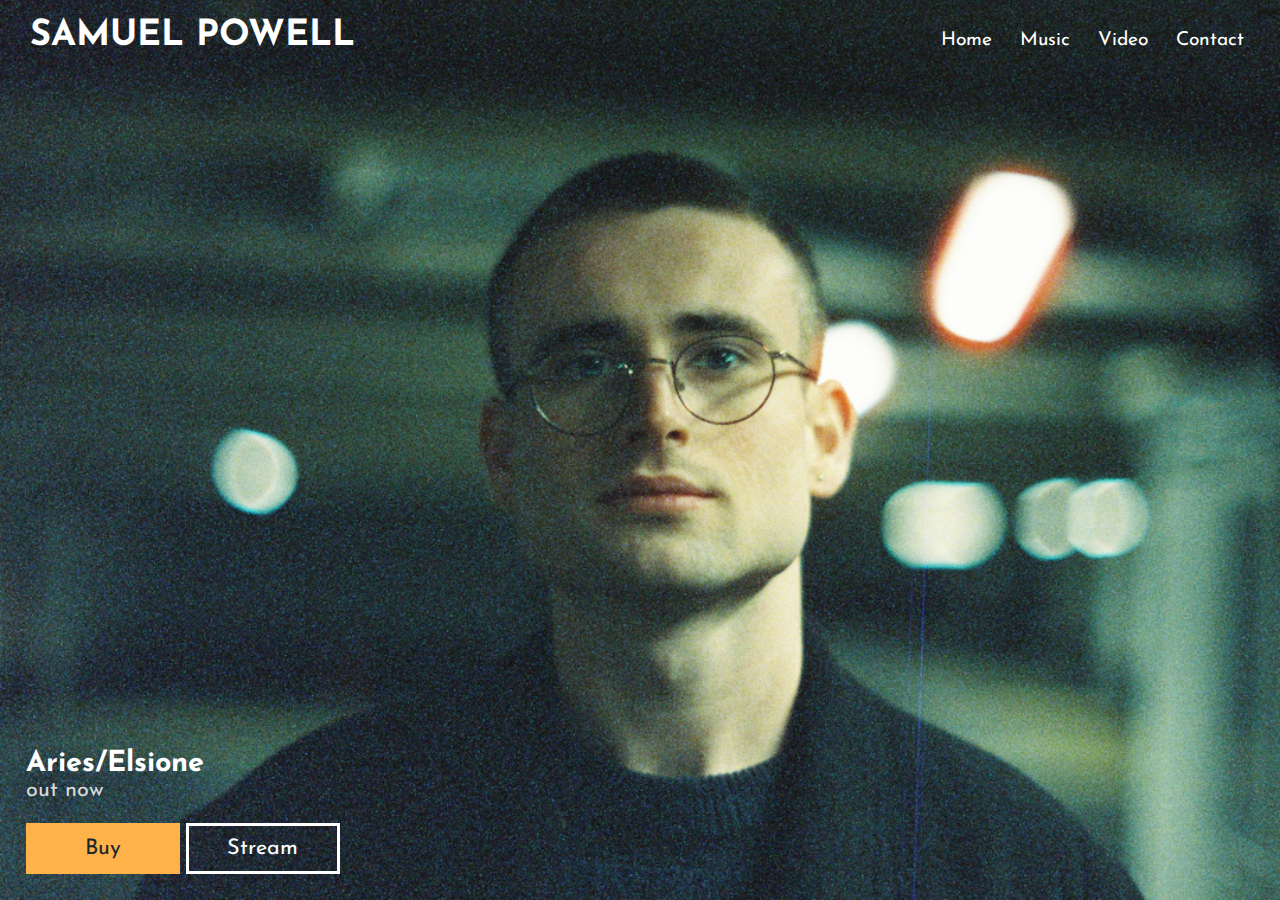
==== index.html @ 42e6d237 "Created mobile and desktop versions of landing page" ====
<!DOCTYPE html>
<html lang="en">
<head>
    <meta charset="UTF-8">
    <meta http-equiv="X-UA-Compatible" content="IE=edge">
    <meta name="viewport" content="width=device-width, initial-scale=1.0">
    <title>Samuel Powell Music</title>
    <link rel="stylesheet" href="style.css">
    <link rel="preconnect" href="https://fonts.googleapis.com">
    <link rel="preconnect" href="https://fonts.gstatic.com" crossorigin>
    <link href="https://fonts.googleapis.com/css2?family=Josefin+Sans:wght@100;200;300;400;500;600&display=swap" rel="stylesheet">
</head>
<body>
    <div class="hero">
        <nav class="nav">
            <h1><a href="#">Samuel Powell</a></h1>
            <div class="latest-release-phone">
                <h2 class="latest-release-title">Aries/Elsione</h2>
                <p class="out-now">out now</p>
                <div class="buttons-container">
                    <button class="button-1">Buy</button>
                    <button class="button-2">Stream</button>
                </div>
            </div>
            <ul>
                <li><a href="">Home</a></li>
                <li><a href="">Music</a></li>
                <li><a href="">Video</a></li>
                <li><a href="">Contact</a></li>
            </ul>
        </nav>
        <div class="latest-release-desktop">
            <h2 class="latest-release-title">Aries/Elsione</h2>
                <p class="out-now">out now</p>
                <div class="buttons-container">
                    <button class="button-1">Buy</button>
                    <button class="button-2">Stream</button>
                </div>
        </div>
    </div>
</body>
</html>
---- style.css ----
/* Reset and General Styling */

* {
    margin: 0;
    padding: 0;
    box-sizing: border-box;
}

html, body {
    height: 100%;
    font-family: 'Josefin Sans', sans-serif;
    font-size: 12px;
}

a {
    text-decoration: none;
}

/* Design */

.hero {
    height: 100%;
    background-color: #1B262C;
    background-image: url(assets/main-profile-img.jpg);
    background-repeat: no-repeat;
    background-size: cover;
    background-position-x: center;
    background-position-y: 45%;
}

/* Nav */

.nav {
    height: 100%;
    display: flex;
    flex-direction: column;
    align-items: center;
    justify-content: space-between;
    padding: 0.5rem;
}

h1 {
    margin: 0.5rem;
}

h1 a {
    text-transform: uppercase;
    color: #fff;
    font-size: 2.4rem;
}

ul {
    list-style: none;
}

li {
    display: inline-block;
    margin: 0 6px;
}

li a {
    font-size: 1.4rem;
    color: #fff;
}

/* Latest Release */

.latest-release-phone {
    height: 70%;
    display: flex;
    flex-direction: column;
    align-items: center;
    justify-content: end;
    gap: 6px;
}

.latest-release-desktop {
    display: none;
}

.latest-release-title {
    color: #fff;
    font-size: 2rem;
}

.out-now {
    color: #D9D9D9;
}

.buttons-container {
    width: 100%;
    margin-top: 6px;
    display: flex;
    flex-direction: column;
    gap: 6px;
}

button {
    padding: 6px 0;
    font-family: 'Josefin Sans', sans-serif
}

.button-1 {
    background-color: #FFB249;
    border: #FFB249 2px solid;
    color: #1B262C;
}

.button-2 {
    background: none;
    border: #fff 2px solid;
    color: #fff;
}

/* Desktop */

@media (min-width: 800px) {

    .hero {
        display: flex;
        flex-direction: column;
        justify-content: space-between;
        align-items: flex-start;
    }

    .nav {
        height: auto;
        width: 100%;
        flex-direction: row;
        align-items: baseline;
        padding: 1rem 2rem;
    }

    h1 a {
        font-size: 3rem;
    }

    li {
        margin: 1rem;
    }

    li::after {
        content: '';
        height: 2px;
        margin: auto;
        display: block;
        background-color: #fff;
        width: 0%;
        transition: 0.1s;
    }

    li:hover::after {
        width: 100%;
    }

    li a {
        font-size: 1.6rem;
    }

    .latest-release-phone {
        display: none;
    }

    .latest-release-desktop {
        width: 30%;
        margin: 2.2rem;
        display: flex;
        flex-direction: column;
        gap: 0.2rem;
    }

    .latest-release-title {
        font-size: 2.4rem;
    }

    .out-now {
        font-size: 1.8rem;
    }

    .buttons-container {
        margin-top: 1.6rem;
        flex-direction: row;
    }

    button {
        font-size: 1.8rem;
        width: 40%;
        padding: 1rem 0.5rem;
    }

    .button-1 {
        border: #FFB249 3px solid;
    }

    .button-2 {
        border: #fff 3px solid;
    }

    button:hover {
        background-color: #fff;
        color: #1B262C;
        border: #fff 3px solid;
        cursor: pointer;
    }

}
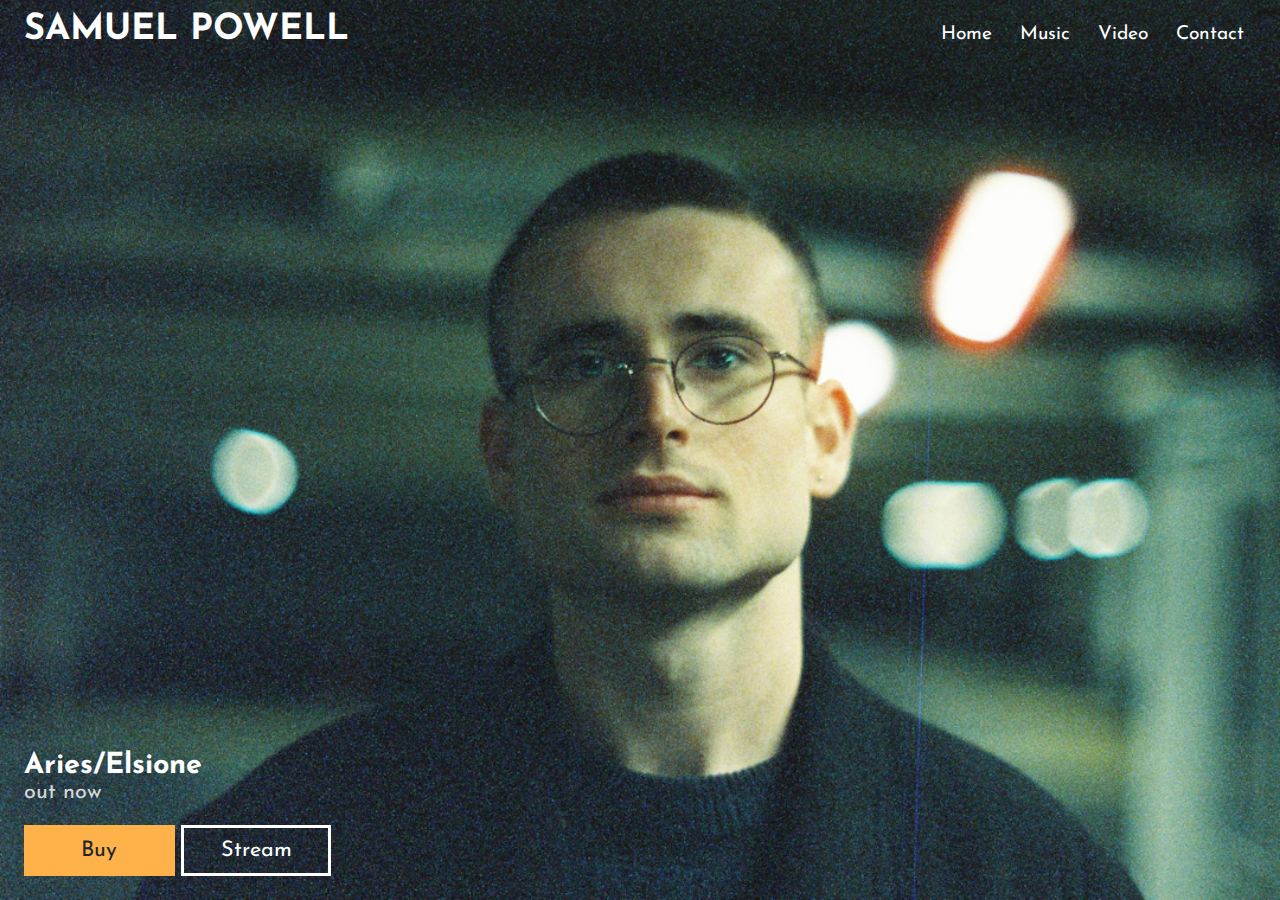
==== commit 8eafeeab: "Added colour variables, made the music page tablet-friendly." ====
--- a/index.html
+++ b/index.html
@@ -5,7 +5,7 @@
     <meta http-equiv="X-UA-Compatible" content="IE=edge">
     <meta name="viewport" content="width=device-width, initial-scale=1.0">
     <title>Samuel Powell Music</title>
-    <link rel="stylesheet" href="style.css">
+    <link rel="stylesheet" href="css/style.css">
     <link rel="preconnect" href="https://fonts.googleapis.com">
     <link rel="preconnect" href="https://fonts.gstatic.com" crossorigin>
     <link href="https://fonts.googleapis.com/css2?family=Josefin+Sans:wght@100;200;300;400;500;600&display=swap" rel="stylesheet">
@@ -18,13 +18,13 @@
                 <h2 class="latest-release-title">Aries/Elsione</h2>
                 <p class="out-now">out now</p>
                 <div class="buttons-container">
-                    <button class="button-1">Buy</button>
-                    <button class="button-2">Stream</button>
+                    <a href="https://fawscauwf.bandcamp.com/album/aries-elsione" target="_blank"><button class="button-1">Buy</button></a>
+                    <a href="https://open.spotify.com/album/0mzYDoHpf8TcKdZ1DhJwTH?si=ZYLFLznYQqe0kHczw-6lgg" target="_blank"><button class="button-2">Stream</button></a>
                 </div>
             </div>
             <ul>
-                <li><a href="">Home</a></li>
-                <li><a href="">Music</a></li>
+                <li><a href="#">Home</a></li>
+                <li><a href="music.html">Music</a></li>
                 <li><a href="">Video</a></li>
                 <li><a href="">Contact</a></li>
             </ul>
--- a/css/style.css
+++ b/css/style.css
@@ -0,0 +1,217 @@
+/* Reset and General Styling */
+
+* {
+    margin: 0;
+    padding: 0;
+    box-sizing: border-box;
+}
+
+html, body {
+    height: 100%;
+    font-family: 'Josefin Sans', sans-serif;
+    font-size: 12px;
+}
+
+:root {
+    --black: #1B262C;
+    --white: #fff;
+    --orange: #FFB249;
+    --silver: #D9D9D9;
+}
+
+a {
+    text-decoration: none;
+}
+
+/* Design */
+
+.hero {
+    height: 100%;
+    background-color: var(--black);
+    background-image: url(../assets/main-profile-img.jpg);
+    background-repeat: no-repeat;
+    background-size: cover;
+    background-position-x: center;
+    background-position-y: 45%;
+}
+
+/* Nav */
+
+.nav {
+    height: 100%;
+    display: flex;
+    flex-direction: column;
+    align-items: center;
+    justify-content: space-between;
+    padding: 0.5rem;
+}
+
+h1 a {
+    text-transform: uppercase;
+    color: var(--white);
+    font-size: 2.4rem;
+}
+
+ul {
+    list-style: none;
+}
+
+li {
+    display: inline-block;
+    margin: 0 0.5rem;
+}
+
+li a {
+    font-size: 1.4rem;
+    color: var(--white);
+}
+
+/* Latest Release */
+
+.latest-release-phone {
+    height: 70%;
+    display: flex;
+    flex-direction: column;
+    align-items: center;
+    justify-content: end;
+    gap: 6px;
+}
+
+.latest-release-desktop {
+    display: none;
+}
+
+.latest-release-title {
+    color: var(--white);
+    font-size: 2rem;
+}
+
+.out-now {
+    color: var(--silver);
+}
+
+.buttons-container {
+    width: 100%;
+    margin-top: 6px;
+    display: flex;
+    flex-direction: column;
+    gap: 6px;
+}
+
+button {
+    padding: 6px 0;
+    font-family: 'Josefin Sans', sans-serif
+}
+
+.button-1 {
+    background-color: var(--orange);
+    border: var(--orange) 2px solid;
+    color: var(--black);
+}
+
+.button-2 {
+    background: none;
+    border: var(--white) 2px solid;
+    color: var(--white);
+}
+
+/* Music Page */
+
+.music-page-container {
+    background-color: var(--black);
+    height: 100%;
+}
+
+/* Desktop */
+
+@media (min-width: 800px) {
+
+    .hero {
+        display: flex;
+        flex-direction: column;
+        justify-content: space-between;
+        align-items: flex-start;
+        padding: 1rem;
+    }
+
+    .nav {
+        height: auto;
+        width: 100%;
+        flex-direction: row;
+        align-items: baseline;
+        padding: 0 1rem;
+    }
+
+    h1 a {
+        font-size: 3rem;
+    }
+
+    li {
+        margin: 1rem;
+    }
+
+    li::after {
+        content: '';
+        height: 2px;
+        margin: auto;
+        display: block;
+        background-color: var(--orange);
+        width: 0%;
+        transition: 0.1s;
+    }
+
+    li:hover::after {
+        width: 100%;
+    }
+
+    li a {
+        font-size: 1.6rem;
+    }
+
+    .latest-release-phone {
+        display: none;
+    }
+
+    .latest-release-desktop {
+        width: 30%;
+        margin: 1rem;
+        display: flex;
+        flex-direction: column;
+        gap: 0.2rem;
+    }
+
+    .latest-release-title {
+        font-size: 2.4rem;
+    }
+
+    .out-now {
+        font-size: 1.8rem;
+    }
+
+    .buttons-container {
+        margin-top: 1.6rem;
+        flex-direction: row;
+    }
+
+    button {
+        font-size: 1.8rem;
+        width: 40%;
+        padding: 1rem 0.5rem;
+    }
+
+    .button-1 {
+        border: var(--orange) 3px solid;
+    }
+
+    .button-2 {
+        border: var(--white) 3px solid;
+    }
+
+    button:hover {
+        background-color: var(--white);
+        color: var(--black);
+        border: var(--white) 3px solid;
+        cursor: pointer;
+    }
+
+}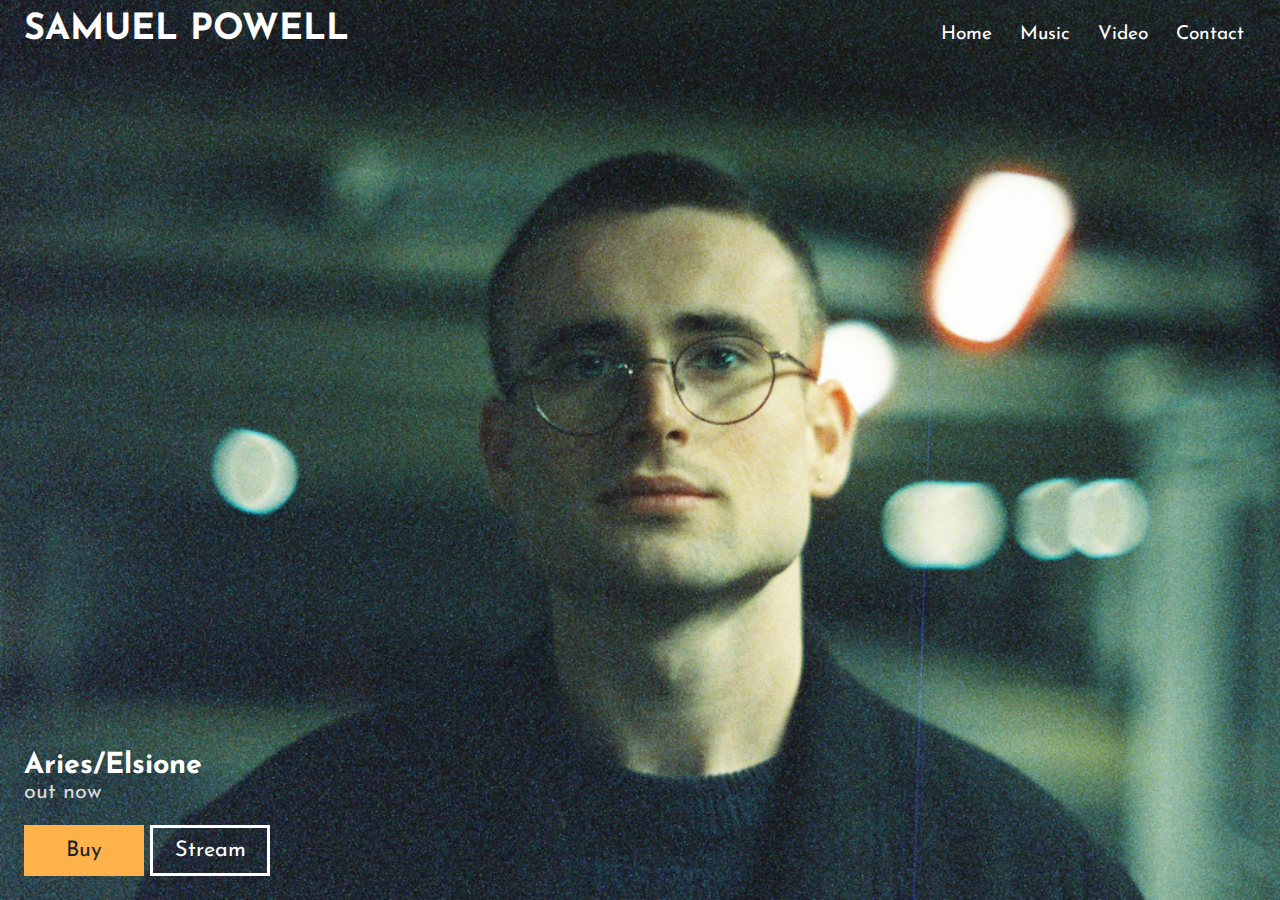
==== commit 97454c42: "Fixed button-linking issue" ====
--- a/index.html
+++ b/index.html
@@ -33,8 +33,8 @@
             <h2 class="latest-release-title">Aries/Elsione</h2>
                 <p class="out-now">out now</p>
                 <div class="buttons-container">
-                    <button class="button-1">Buy</button>
-                    <button class="button-2">Stream</button>
+                    <a href="https://fawscauwf.bandcamp.com/album/aries-elsione" target="_blank"><button class="button-1">Buy</button></a>
+                    <a href="https://open.spotify.com/album/0mzYDoHpf8TcKdZ1DhJwTH?si=ZYLFLznYQqe0kHczw-6lgg" target="_blank"><button class="button-2">Stream</button></a>
                 </div>
         </div>
     </div>
--- a/css/style.css
+++ b/css/style.css
@@ -91,14 +91,18 @@
 }
 
 .buttons-container {
-    width: 100%;
     margin-top: 6px;
     display: flex;
     flex-direction: column;
     gap: 6px;
 }
 
+.buttons-container a {
+    text-align: center;
+}
+
 button {
+    width: 8rem;
     padding: 6px 0;
     font-family: 'Josefin Sans', sans-serif
 }
@@ -195,7 +199,7 @@
 
     button {
         font-size: 1.8rem;
-        width: 40%;
+        width: 10rem;
         padding: 1rem 0.5rem;
     }
 
